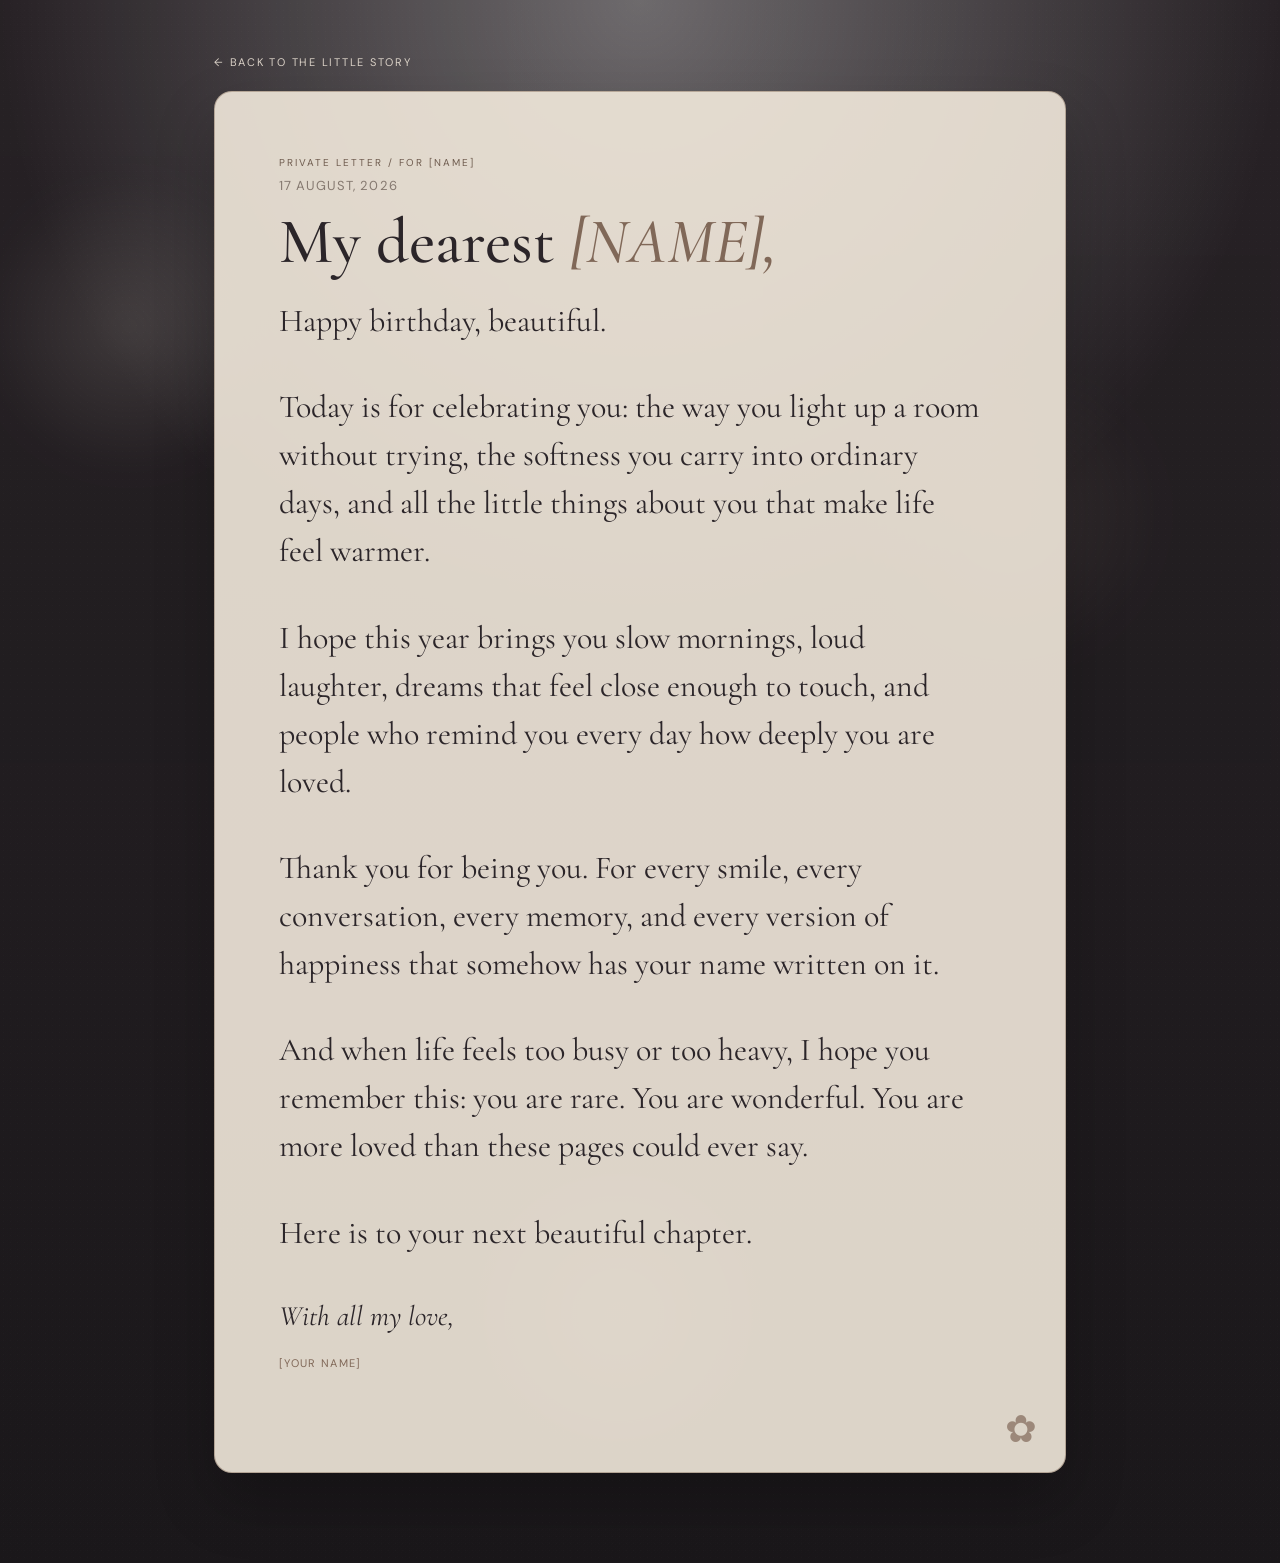
==== full-letter.html @ cdd45b88 "initial commit" ====
<!doctype html>
<html lang="en">
<head>
  <meta charset="utf-8">
  <meta name="viewport" content="width=device-width,initial-scale=1">
  <title>For Her &mdash; The Letter</title>
  <link rel="preconnect" href="https://fonts.googleapis.com">
  <link rel="preconnect" href="https://fonts.gstatic.com" crossorigin>
  <link href="https://fonts.googleapis.com/css2?family=Cormorant+Garamond:ital,wght@0,400;0,500;0,600;1,400;1,500&family=DM+Sans:wght@300;400;500&family=Italianno&display=swap" rel="stylesheet">
  <link rel="stylesheet" href="style.css">
</head>
<body class="full-letter-page">

  <div class="botanical-bg">
    <div class="flower-layer f1"></div>
    <div class="flower-layer f2"></div>
    <div class="flower-layer f3"></div>
    <div class="black-vignette"></div>
  </div>
  <div class="grain"></div>

  <main class="letter-page-wrap">
    <a class="back-home" href="index.html">&larr; BACK TO THE LITTLE STORY</a>

    <article class="complete-letter">
      <p class="micro">PRIVATE LETTER / FOR [NAME]</p>
      <p class="letter-date">17 August, 2026</p>
      <h1>My dearest <em>[NAME],</em></h1>

      <div class="complete-letter-body">
        <p>Happy birthday, beautiful.</p>
        <p>Today is for celebrating you: the way you light up a room without trying, the softness you carry into ordinary days, and all the little things about you that make life feel warmer.</p>
        <p>I hope this year brings you slow mornings, loud laughter, dreams that feel close enough to touch, and people who remind you every day how deeply you are loved.</p>
        <p>Thank you for being you. For every smile, every conversation, every memory, and every version of happiness that somehow has your name written on it.</p>
        <p>And when life feels too busy or too heavy, I hope you remember this: you are rare. You are wonderful. You are more loved than these pages could ever say.</p>
        <p>Here is to your next beautiful chapter.</p>
      </div>

      <p class="letter-signoff">With all my love,<br><span>[YOUR NAME]</span></p>
      <div class="letter-page-flower">&#10047;</div>
    </article>
  </main>

</body>
</html>
---- style.css ----
@import url('https://fonts.googleapis.com/css2?family=Cormorant+Garamond:ital,wght@0,400;0,500;0,600;1,400;1,500&family=DM+Sans:wght@300;400;500;700&family=Italianno&display=swap');

:root {
  --cream: #f2e9dc;
  --cream-soft: #ece0d1;
  --ink: #241f22;
  --ink-soft: #2b2529;
  --taupe: #6e5b4e;
  --taupe-soft: #857970;
  --rose: #cbb5a2;
  --rose-deep: #806858;
  --gold: #d9c8b1;
  --bg-deep: #1d1a1b;
  --font-display: 'Cormorant Garamond', serif;
  --font-ui: 'DM Sans', sans-serif;
  --font-script: 'Italianno', cursive;
}

* { box-sizing: border-box; }

html, body {
  margin: 0;
  min-height: 100%;
}

body {
  font-family: var(--font-ui);
  color: var(--ink);
  background: #f7f1ea;
}

.full-letter-page {
  position: relative;
  min-height: 100vh;
  background:
    radial-gradient(circle at top, rgba(255,255,255,0.35), transparent 38%),
    linear-gradient(180deg, #2a2428 0%, #1c191c 100%);
  overflow-x: hidden;
}

.botanical-bg {
  position: absolute;
  inset: 0;
  pointer-events: none;
  opacity: 0.32;
}

.flower-layer {
  position: absolute;
  width: 340px;
  height: 340px;
  border-radius: 50%;
  filter: blur(12px);
}

.f1 {
  left: -40px;
  top: 10%;
  background: radial-gradient(circle, rgba(242,233,220,0.5) 0%, rgba(242,233,220,0) 62%);
}

.f2 {
  right: 8%;
  top: 22%;
  background: radial-gradient(circle, rgba(203,181,162,0.42) 0%, rgba(203,181,162,0) 64%);
}

.f3 {
  left: 35%;
  bottom: 5%;
  background: radial-gradient(circle, rgba(214,195,183,0.5) 0%, rgba(214,195,183,0) 60%);
}

.black-vignette {
  position: absolute;
  inset: 0;
  background: linear-gradient(180deg, rgba(0,0,0,0.18), rgba(0,0,0,0.2));
}

.grain {
  position: absolute;
  inset: 0;
  background-image: radial-gradient(rgba(255,255,255,0.07) 0.5px, transparent 0.5px);
  background-size: 7px 7px;
  opacity: 0.2;
  pointer-events: none;
}

.letter-page-wrap {
  position: relative;
  z-index: 1;
  max-width: 900px;
  margin: 0 auto;
  padding: 50px 24px 90px;
}

.back-home {
  display: inline-block;
  margin-bottom: 22px;
  color: rgba(242,233,220,0.86);
  text-decoration: none;
  text-transform: uppercase;
  letter-spacing: 0.16em;
  font-size: 11px;
}

.complete-letter {
  position: relative;
  background: rgba(242,233,220,0.9);
  border: 1px solid rgba(128,104,88,0.45);
  box-shadow: 0 28px 60px rgba(0,0,0,0.22);
  padding: clamp(28px, 5vw, 64px);
  border-radius: 18px;
}

.micro {
  margin: 0;
  color: var(--taupe);
  text-transform: uppercase;
  letter-spacing: 0.2em;
  font-size: 10px;
}

.letter-date {
  margin: 8px 0 18px;
  color: var(--taupe-soft);
  font-size: 13px;
  letter-spacing: 0.08em;
  text-transform: uppercase;
}

.complete-letter h1 {
  margin: 0 0 24px;
  font-family: var(--font-display);
  font-size: clamp(42px, 5vw, 72px);
  font-weight: 500;
  line-height: 0.95;
  color: var(--ink-soft);
}

.complete-letter h1 em {
  font-style: italic;
  color: var(--rose-deep);
}

.complete-letter-body {
  max-width: 700px;
}

.complete-letter-body p {
  margin: 0 0 1.2em;
  color: var(--ink-soft);
  font-family: var(--font-display);
  font-size: clamp(22px, 2.5vw, 32px);
  line-height: 1.5;
}

.letter-signoff {
  margin-top: 28px;
  font-family: var(--font-display);
  font-size: clamp(22px, 2.2vw, 30px);
  line-height: 1.5;
  color: var(--ink-soft);
  font-style: italic;
}

.letter-signoff span {
  display: inline-block;
  margin-top: 4px;
  font-style: normal;
  font-family: var(--font-ui);
  text-transform: uppercase;
  letter-spacing: 0.12em;
  font-size: 11px;
  color: var(--rose-deep);
}

.letter-page-flower {
  position: absolute;
  right: 28px;
  bottom: 18px;
  font-size: 38px;
  color: rgba(128,104,88,0.7);
}

@media (max-width: 640px) {
  .letter-page-wrap {
    padding-top: 28px;
  }

  .complete-letter {
    padding: 22px 18px 40px;
    border-radius: 14px;
  }

  .back-home {
    letter-spacing: 0.12em;
  }
}
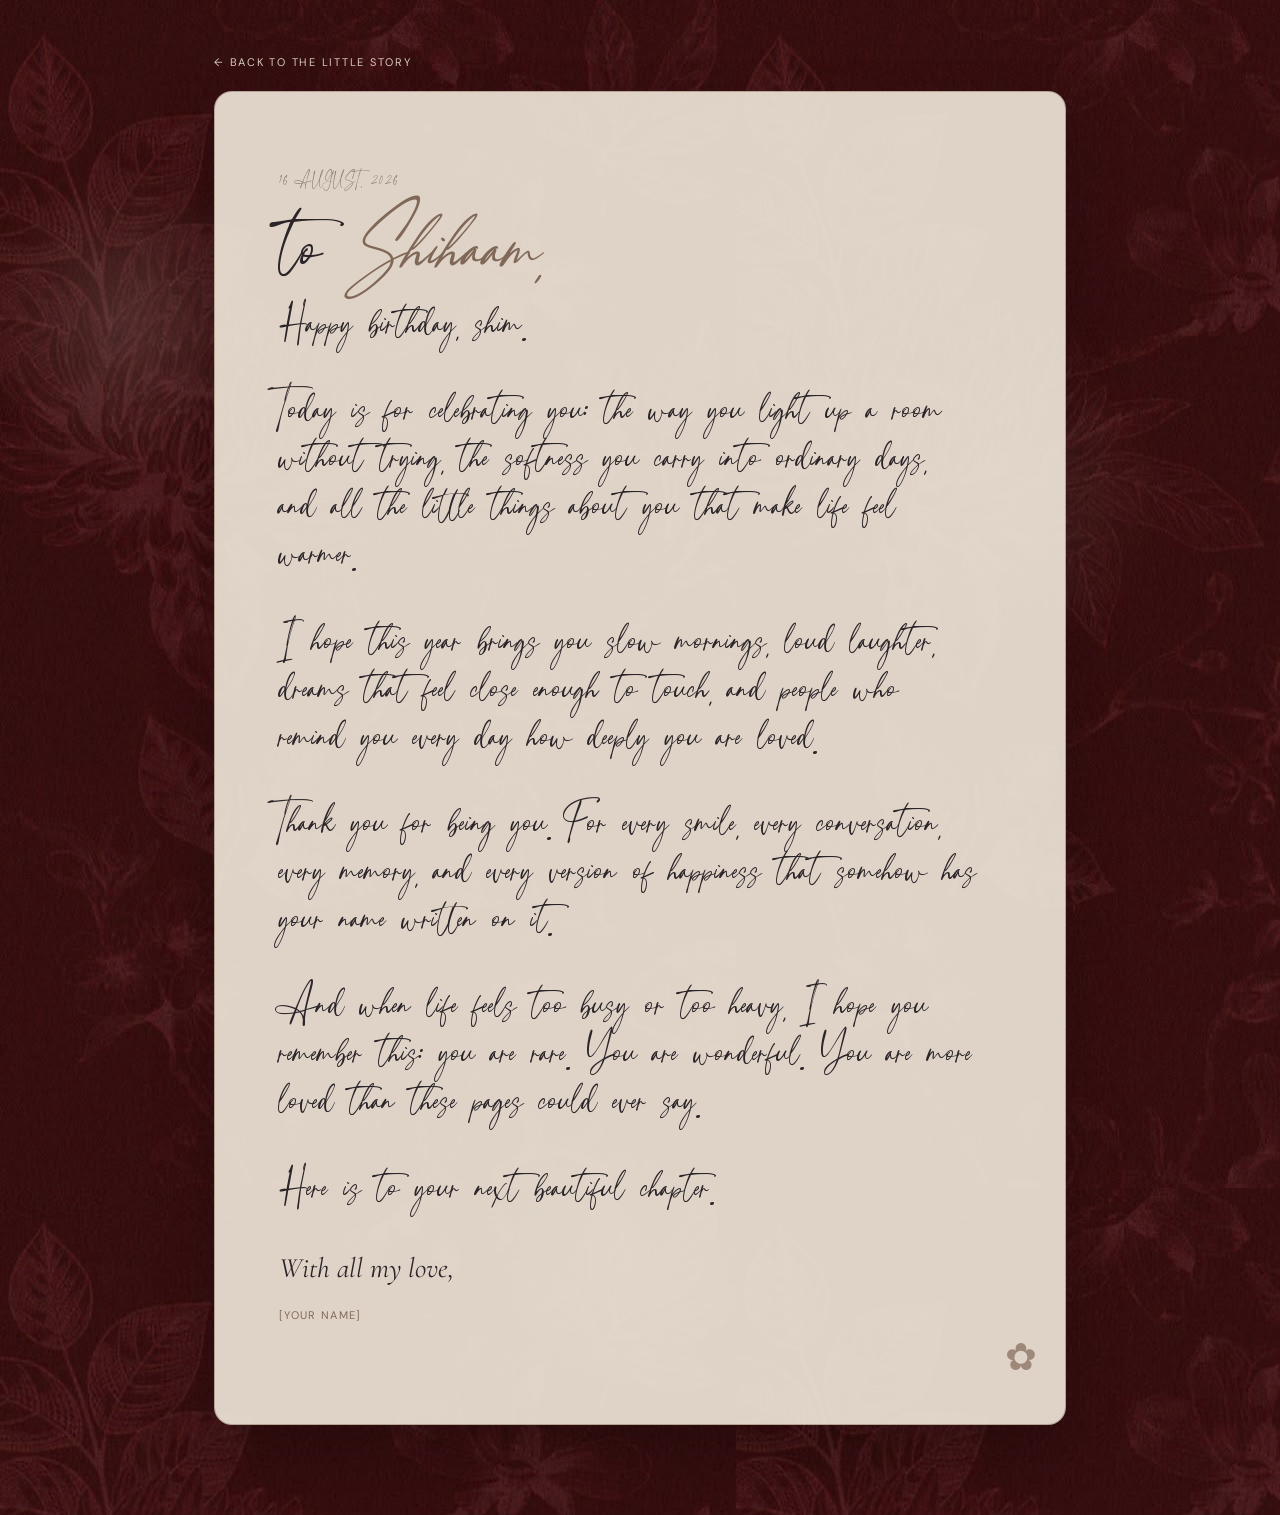
==== commit bce51a62: "m commit" ====
--- a/full-letter.html
+++ b/full-letter.html
@@ -3,13 +3,15 @@
 <head>
   <meta charset="utf-8">
   <meta name="viewport" content="width=device-width,initial-scale=1">
-  <title>For Her &mdash; The Letter</title>
+  <title>For youuuuuu &mdash; The Letter</title>
   <link rel="preconnect" href="https://fonts.googleapis.com">
   <link rel="preconnect" href="https://fonts.gstatic.com" crossorigin>
   <link href="https://fonts.googleapis.com/css2?family=Cormorant+Garamond:ital,wght@0,400;0,500;0,600;1,400;1,500&family=DM+Sans:wght@300;400;500&family=Italianno&display=swap" rel="stylesheet">
   <link rel="stylesheet" href="style.css">
+
 </head>
 <body class="full-letter-page">
+  <audio id="audio" preload="auto"></audio>
 
   <div class="botanical-bg">
     <div class="flower-layer f1"></div>
@@ -23,12 +25,12 @@
     <a class="back-home" href="index.html">&larr; BACK TO THE LITTLE STORY</a>
 
     <article class="complete-letter">
-      <p class="micro">PRIVATE LETTER / FOR [NAME]</p>
-      <p class="letter-date">17 August, 2026</p>
-      <h1>My dearest <em>[NAME],</em></h1>
+      <p class="micro"> </p>
+      <p class="letter-date">16 August, 2026</p>
+      <h1>to <em>Shihaam,</em></h1>
 
       <div class="complete-letter-body">
-        <p>Happy birthday, beautiful.</p>
+        <p>Happy birthday, shim.</p>
         <p>Today is for celebrating you: the way you light up a room without trying, the softness you carry into ordinary days, and all the little things about you that make life feel warmer.</p>
         <p>I hope this year brings you slow mornings, loud laughter, dreams that feel close enough to touch, and people who remind you every day how deeply you are loved.</p>
         <p>Thank you for being you. For every smile, every conversation, every memory, and every version of happiness that somehow has your name written on it.</p>
@@ -41,5 +43,6 @@
     </article>
   </main>
 
+  <script src="script.js"></script>
 </body>
 </html>
--- a/style.css
+++ b/style.css
@@ -1,4 +1,12 @@
 @import url('https://fonts.googleapis.com/css2?family=Cormorant+Garamond:ital,wght@0,400;0,500;0,600;1,400;1,500&family=DM+Sans:wght@300;400;500;700&family=Italianno&display=swap');
+
+@font-face {
+  font-family: "MyCustomFont";
+  src: url("assets/myfont.ttf") format("truetype");
+  font-weight: normal;
+  font-style: normal;
+  font-display: swap;
+}
 
 :root {
   --cream: #f2e9dc;
@@ -23,18 +31,21 @@
   min-height: 100%;
 }
 
+.special-font {
+  font-family: "MyCustomFont", serif;
+  font-weight: normal;
+}
+
 body {
   font-family: var(--font-ui);
   color: var(--ink);
-  background: #f7f1ea;
+  background-image:url("assets/596304806959790544.jpg") ;
 }
 
 .full-letter-page {
   position: relative;
   min-height: 100vh;
-  background:
-    radial-gradient(circle at top, rgba(255,255,255,0.35), transparent 38%),
-    linear-gradient(180deg, #2a2428 0%, #1c191c 100%);
+  background-image: url("assets/596304806959790544.jpg");
   overflow-x: hidden;
 }
 
@@ -197,3 +208,46 @@
     letter-spacing: 0.12em;
   }
 }
+
+/* Load your custom font */
+@font-face {
+  font-family: "MyCustomFont";
+  src: url("assets/myfont.ttf") format("truetype");
+  font-weight: 100 900;
+  font-style: normal;
+  font-display: swap;
+}
+
+/* Apply it to the complete letter */
+.complete-letter,
+.complete-letter h1,
+.complete-letter .letter-date,
+.complete-letter .micro,
+.complete-letter .complete-letter-body,
+.complete-letter .complete-letter-body p,
+.complete-letter h1 em {
+  font-family: "MyCustomFont", serif;
+
+}
+
+
+/* Load Priestacy font */
+@font-face {
+  font-family: "Priestacy";
+  src: url("assets/Priestacy.otf") format("opentype");
+  font-weight: normal;
+  font-style: normal;
+  font-display: swap;
+}
+
+/* Apply Priestacy to the entire letter */
+.complete-letter,
+.complete-letter h1,
+.complete-letter h1 em,
+.complete-letter .letter-date,
+.complete-letter .micro,
+.complete-letter .complete-letter-body,
+.complete-letter .complete-letter-body p {
+  font-family: "Priestacy", serif;
+  font-weight: normal;
+}
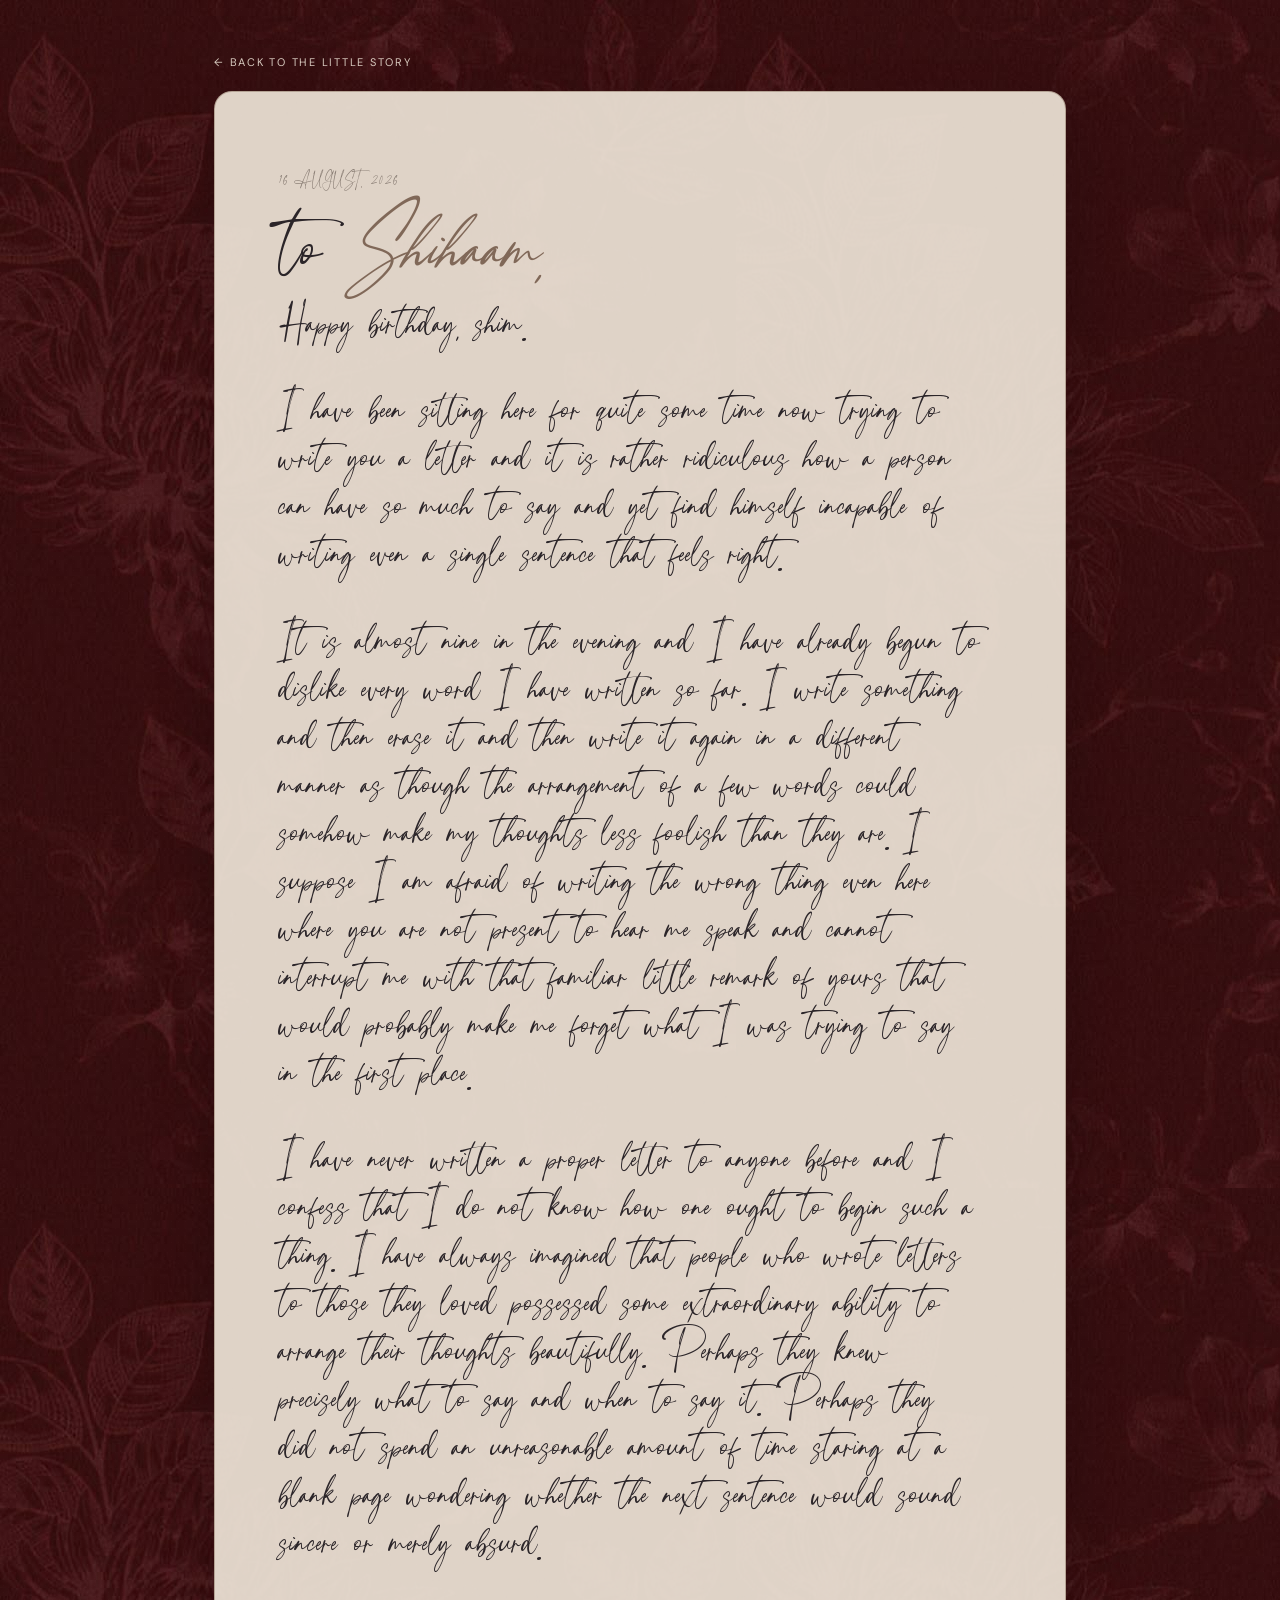
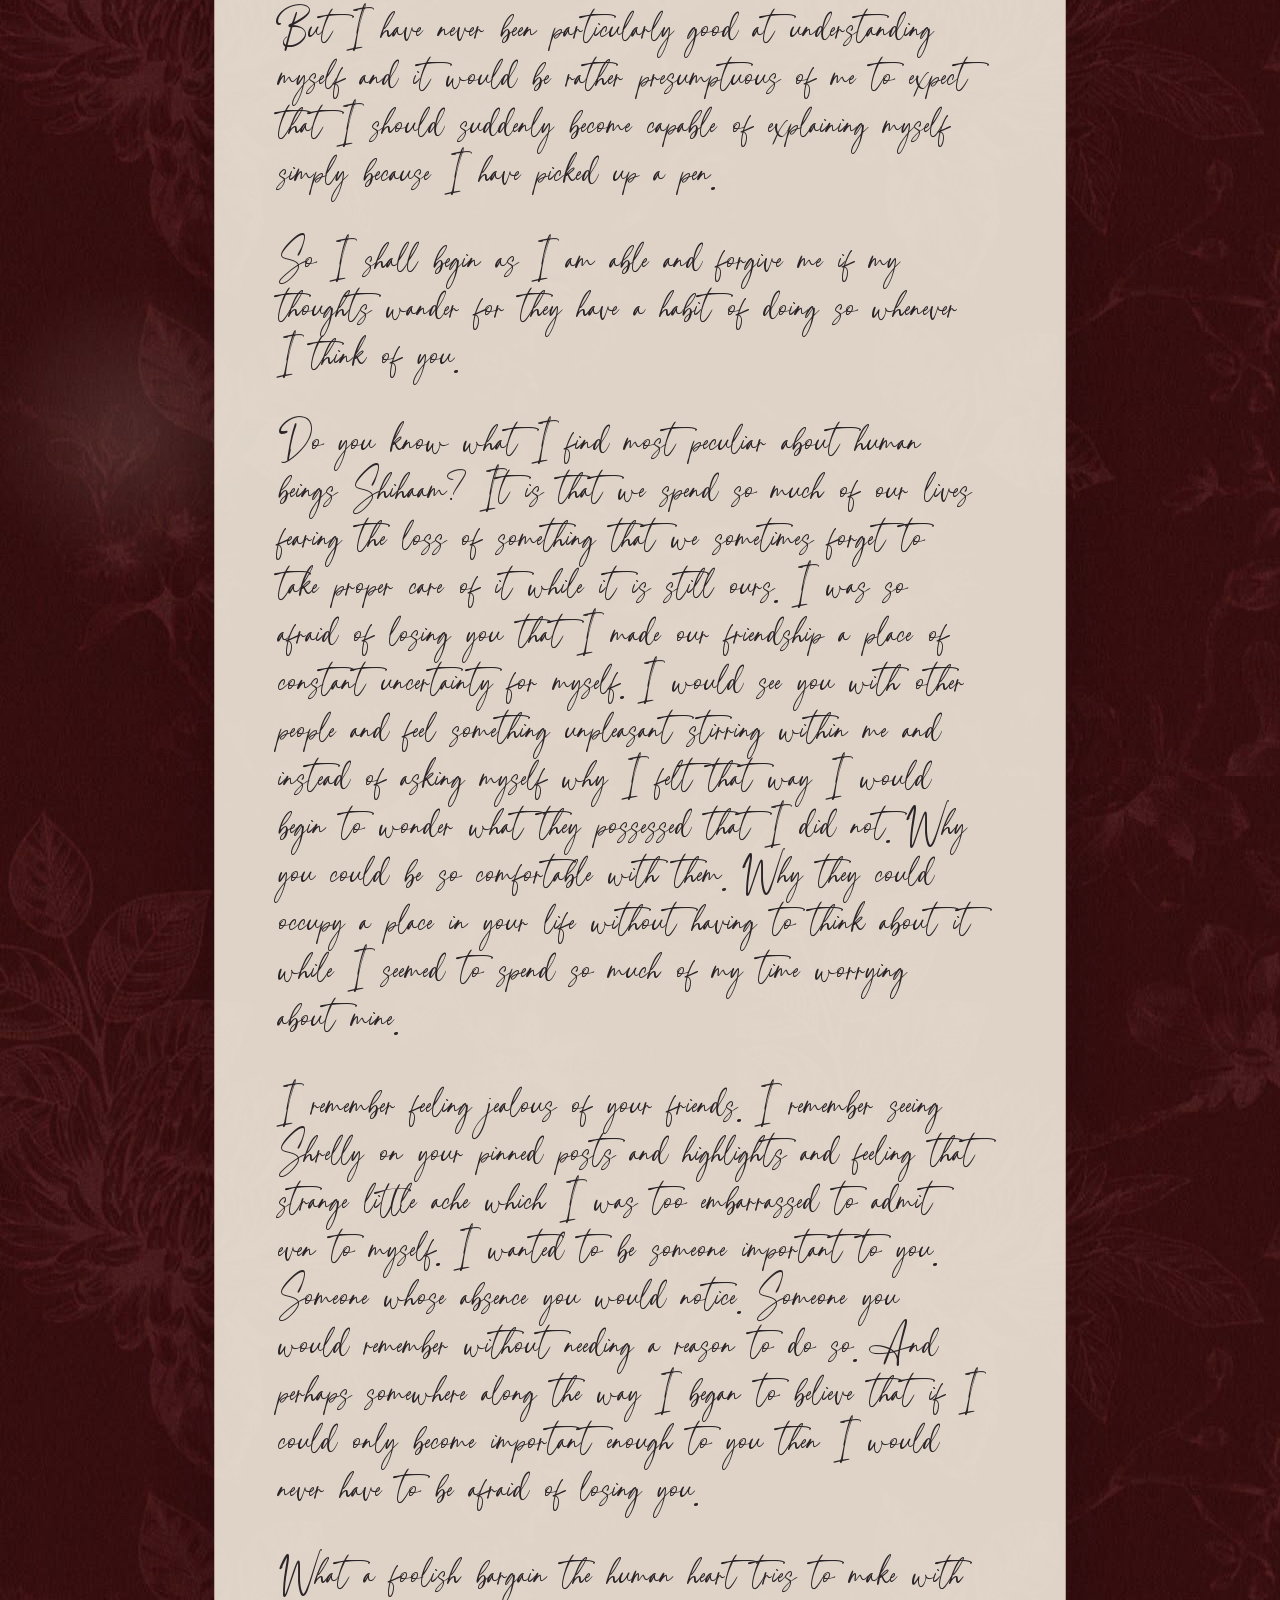
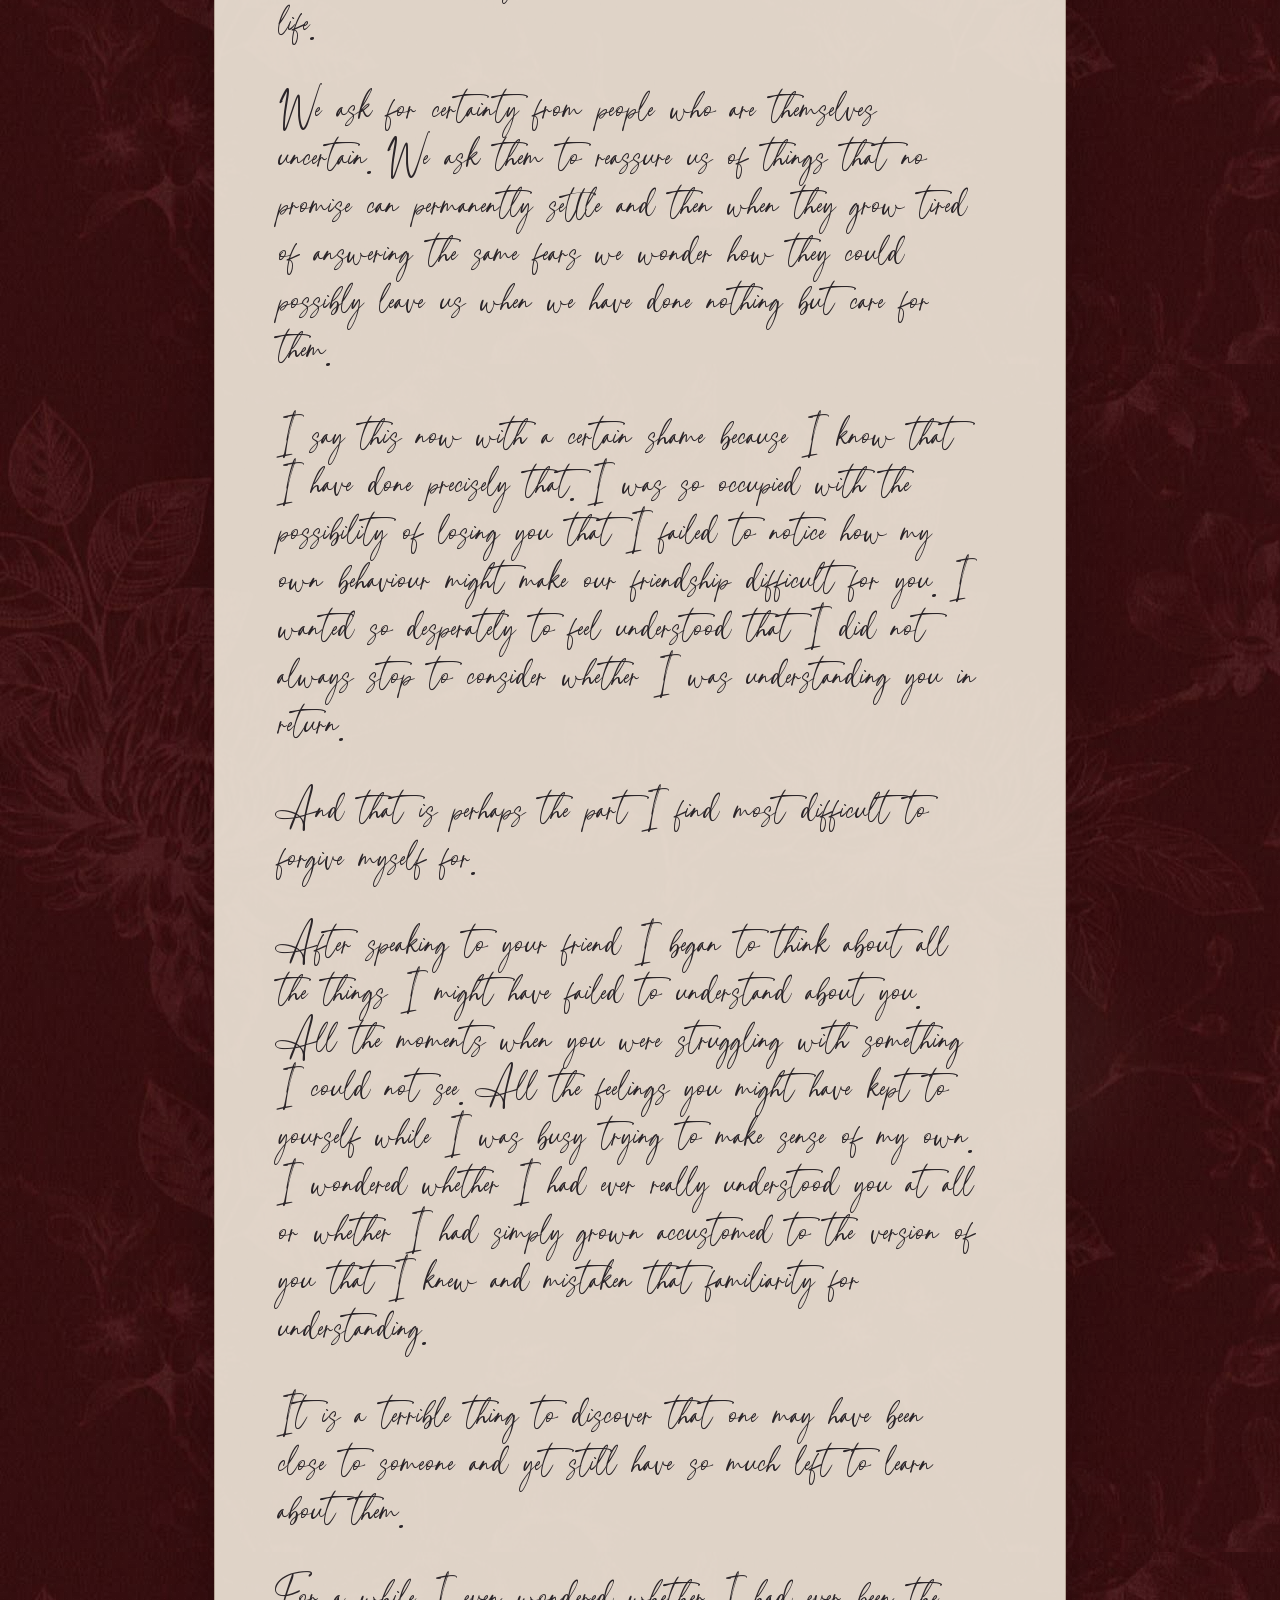
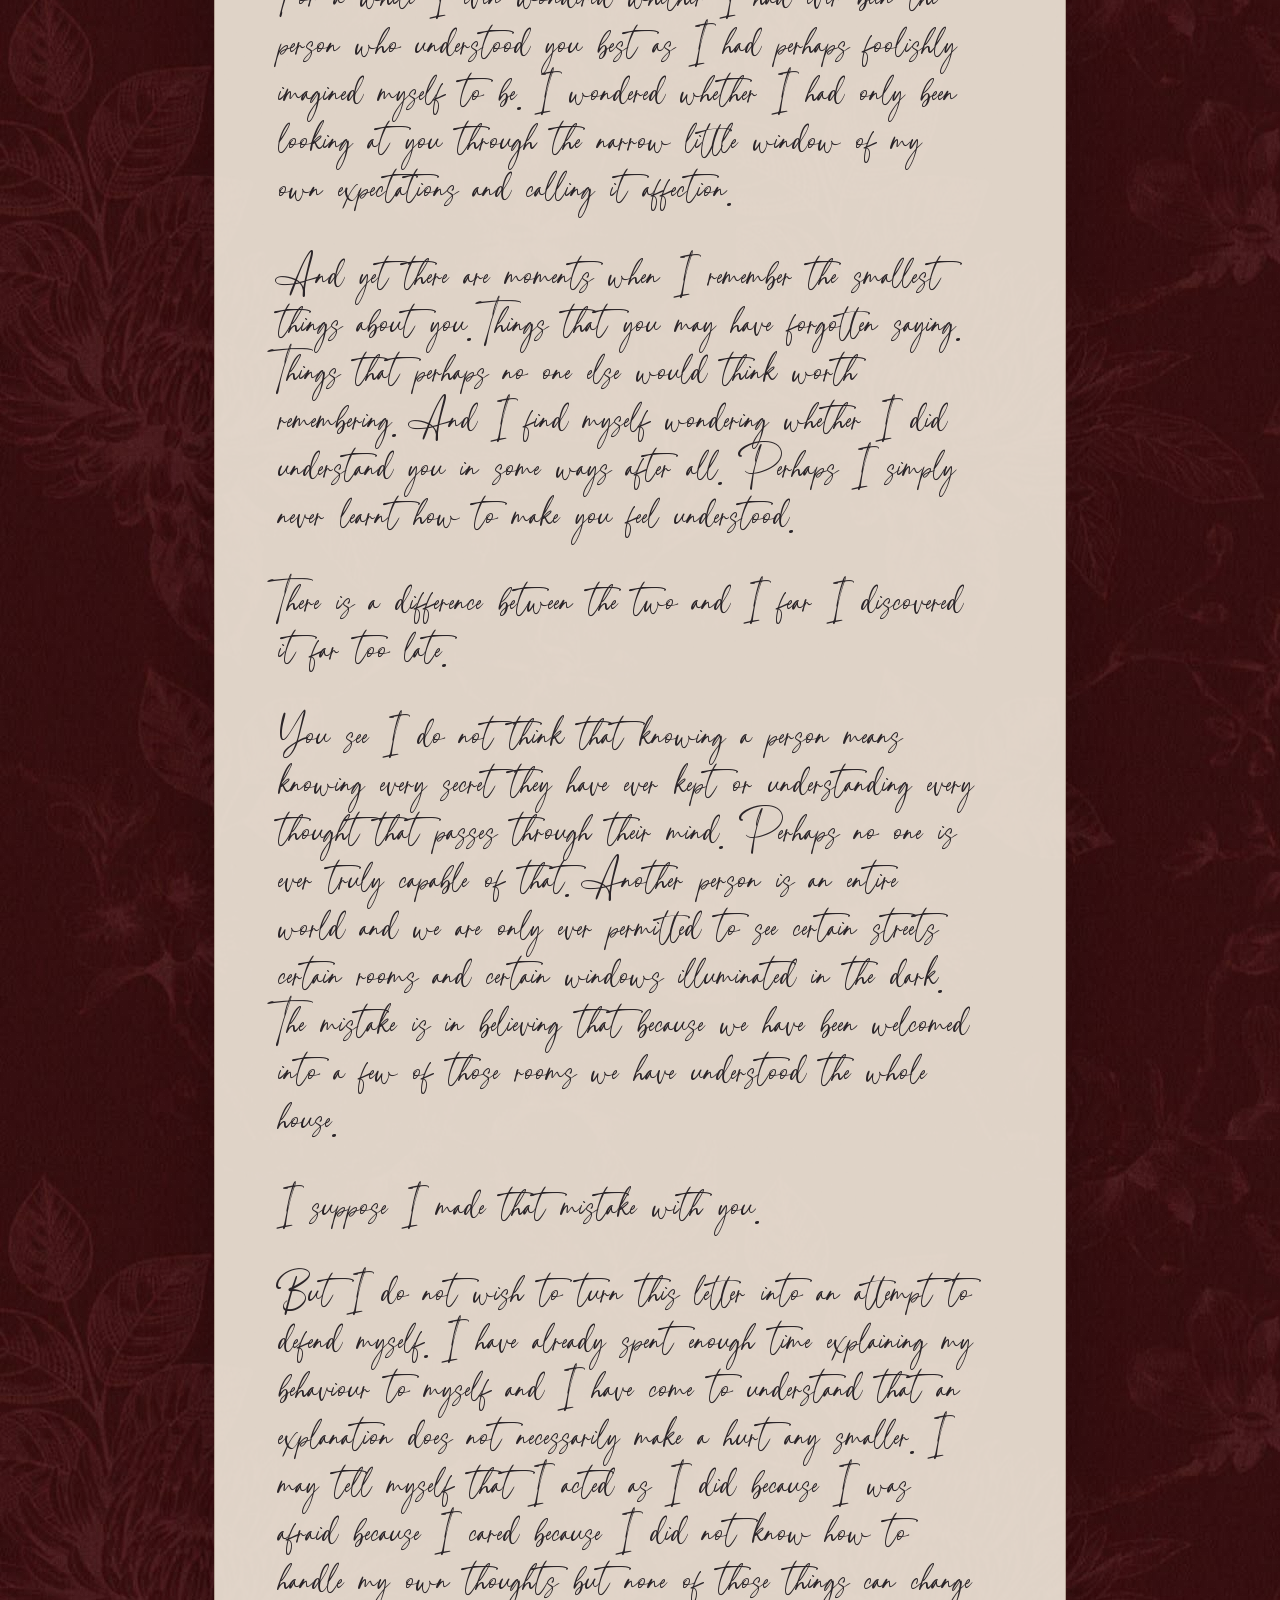
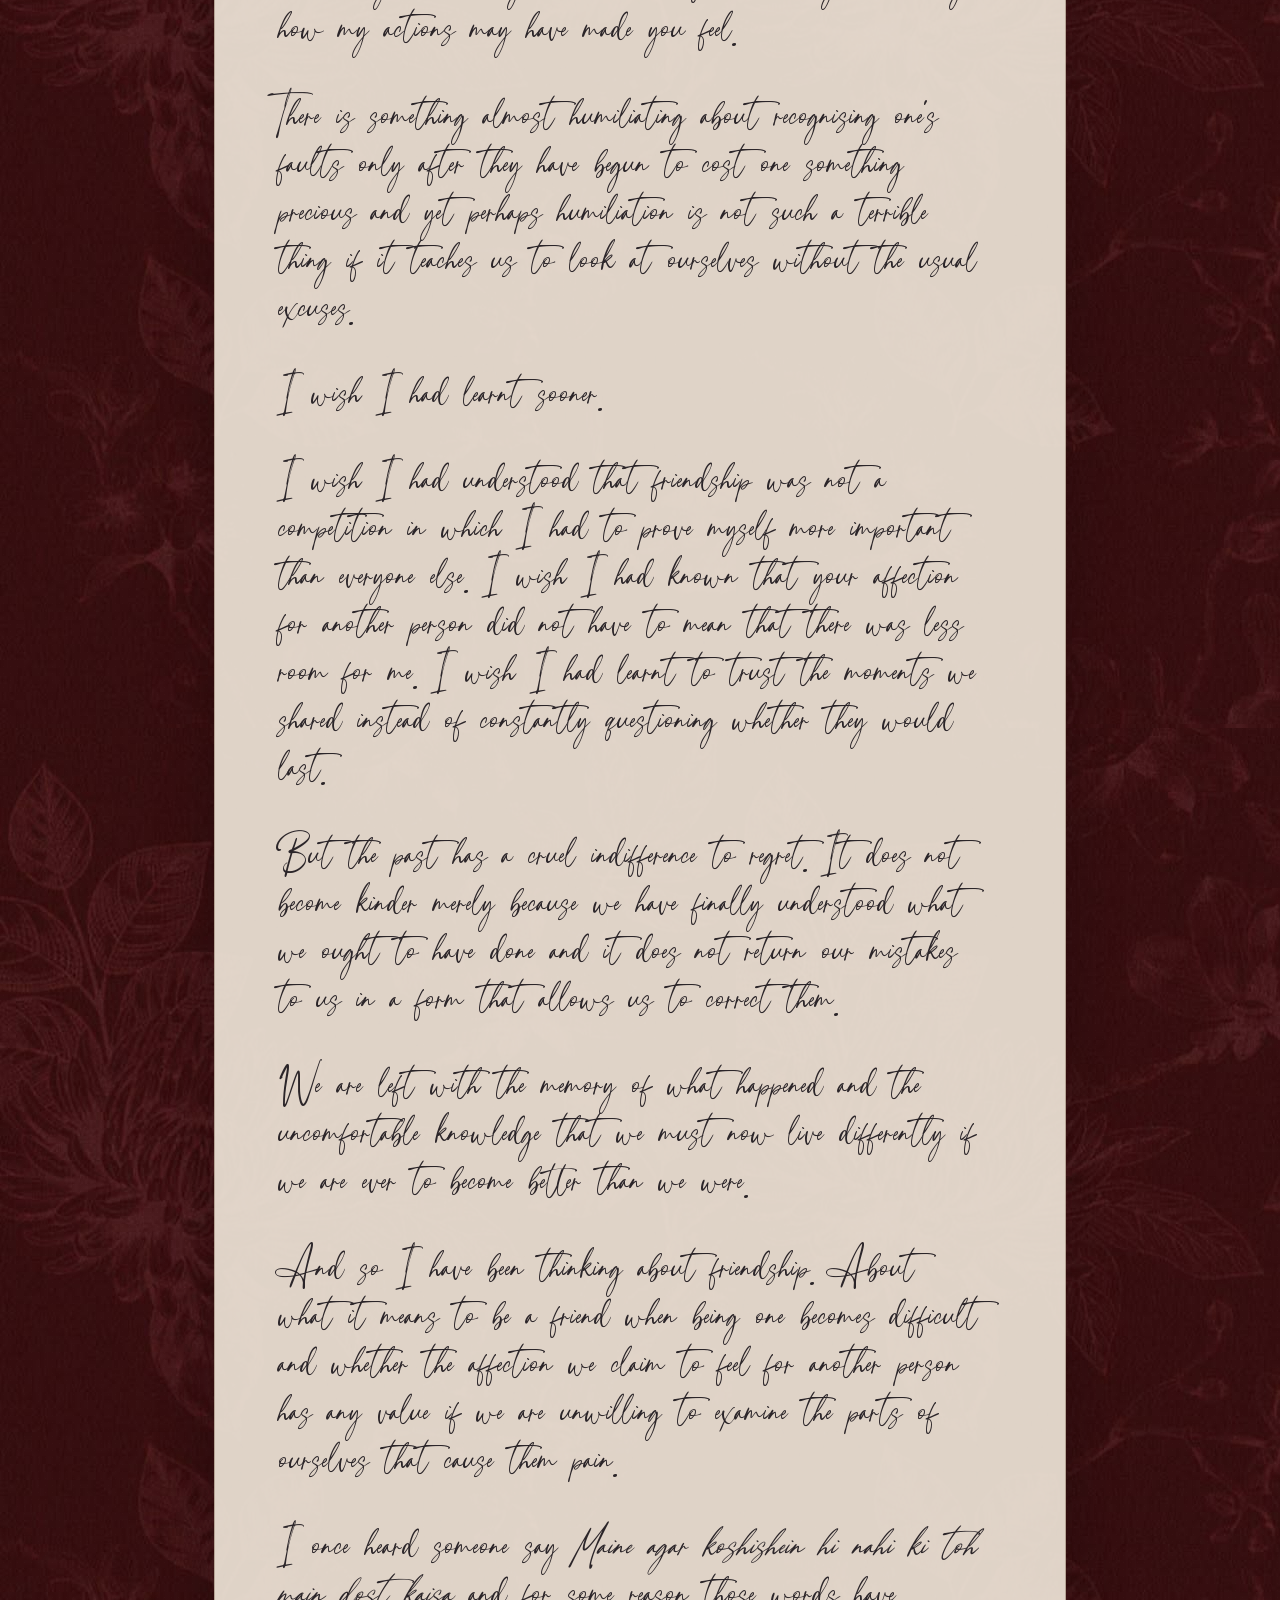
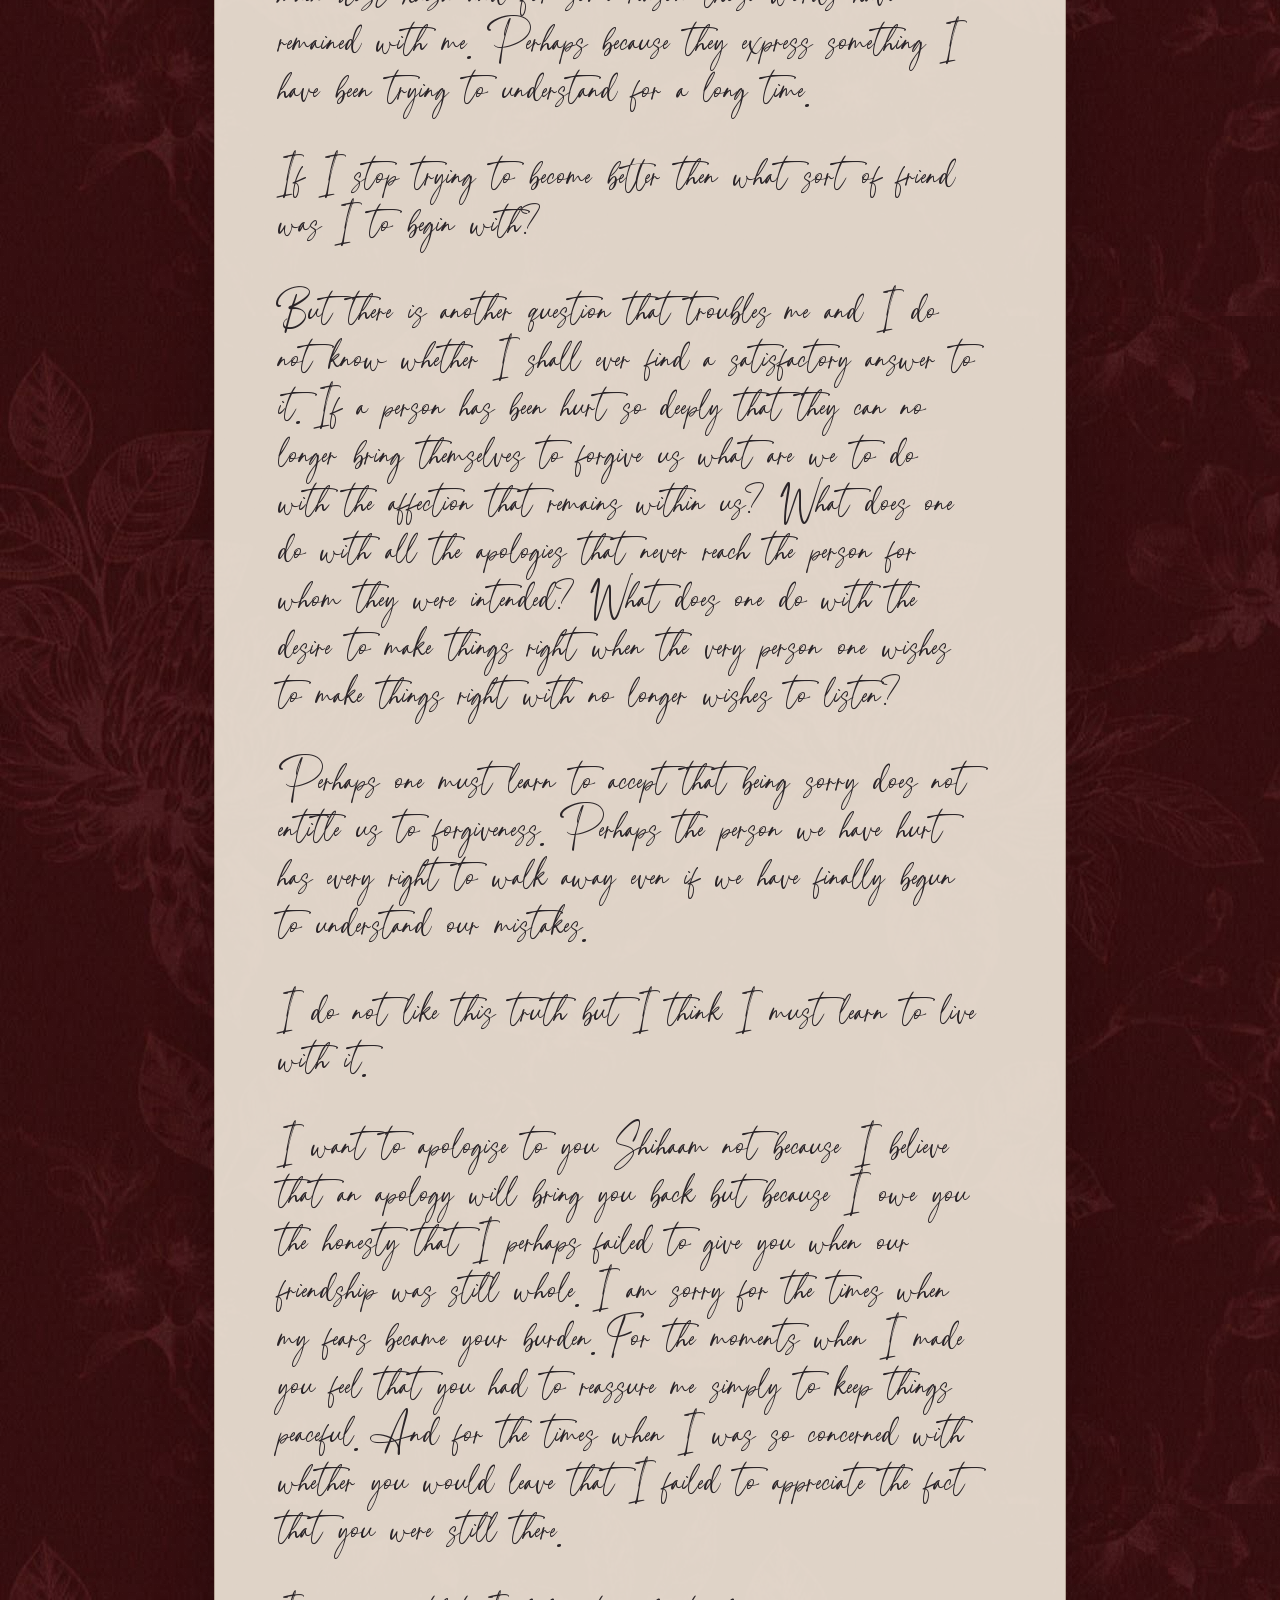
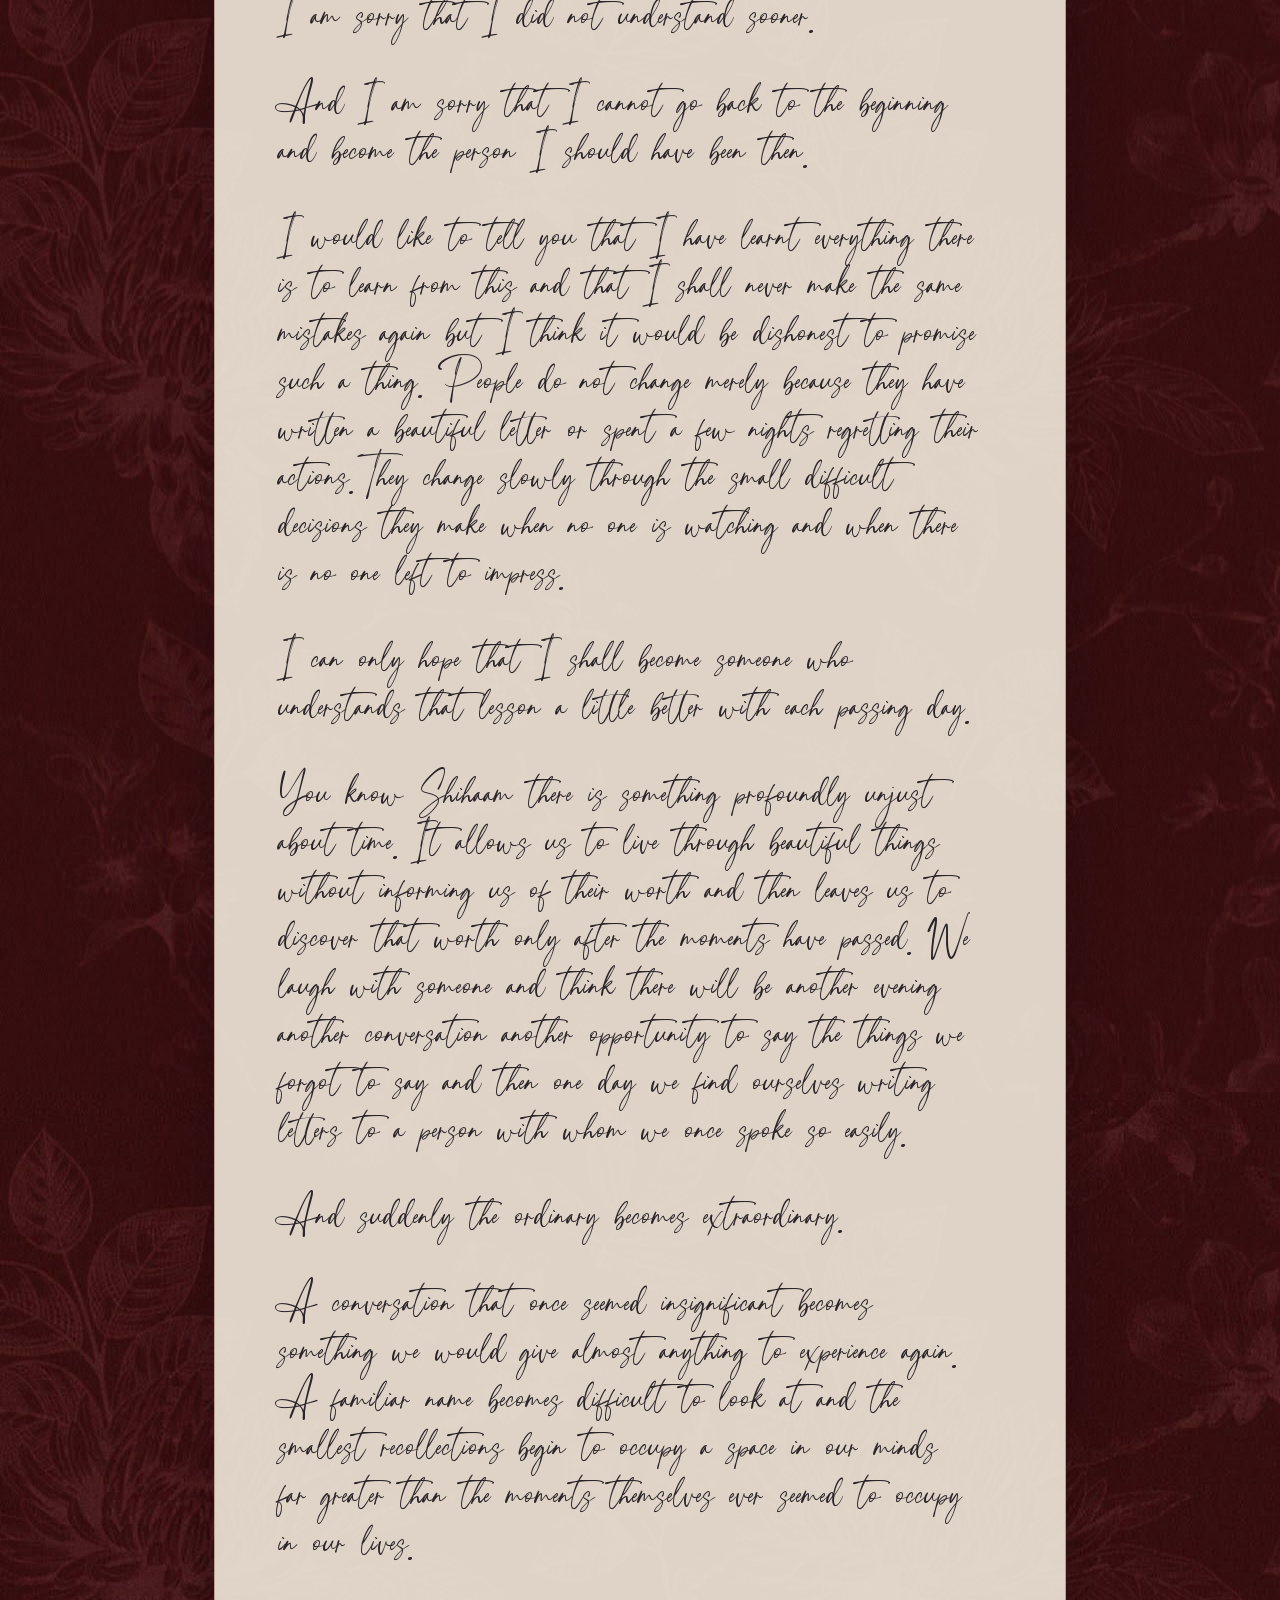
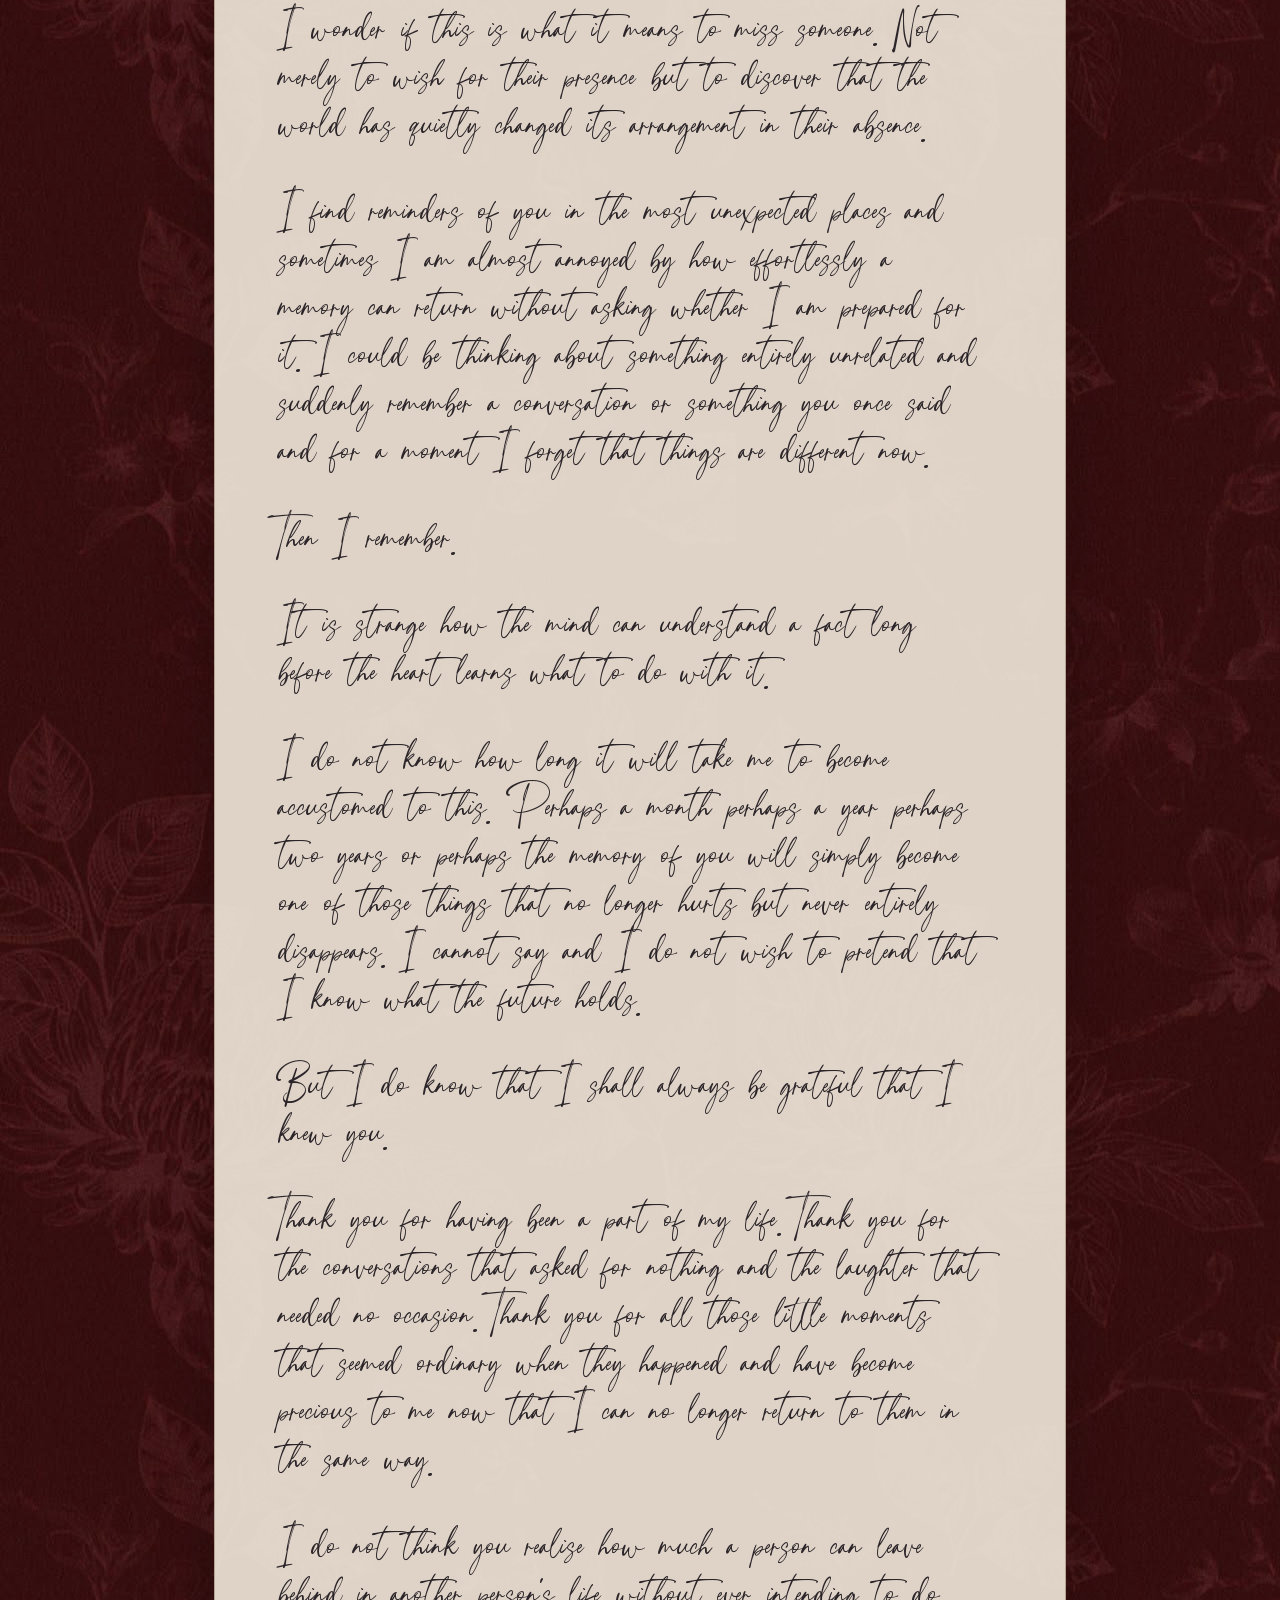
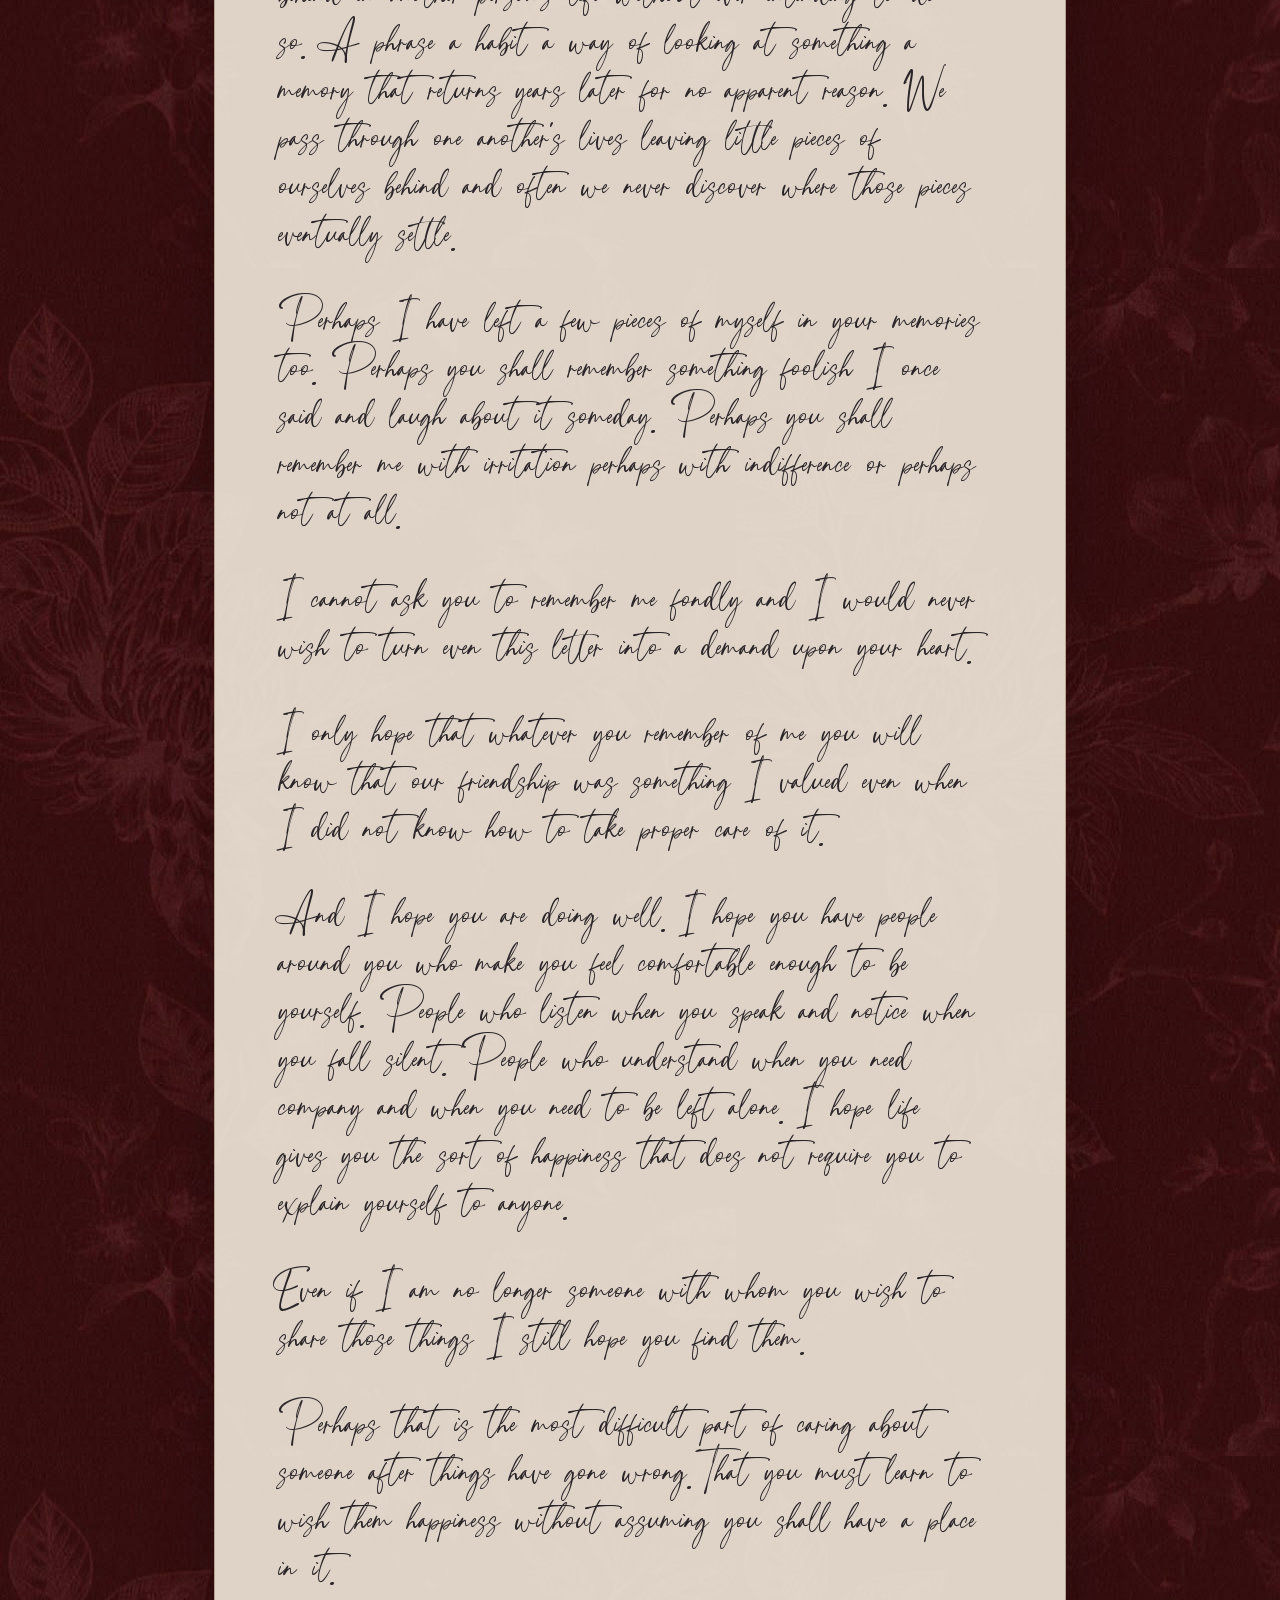
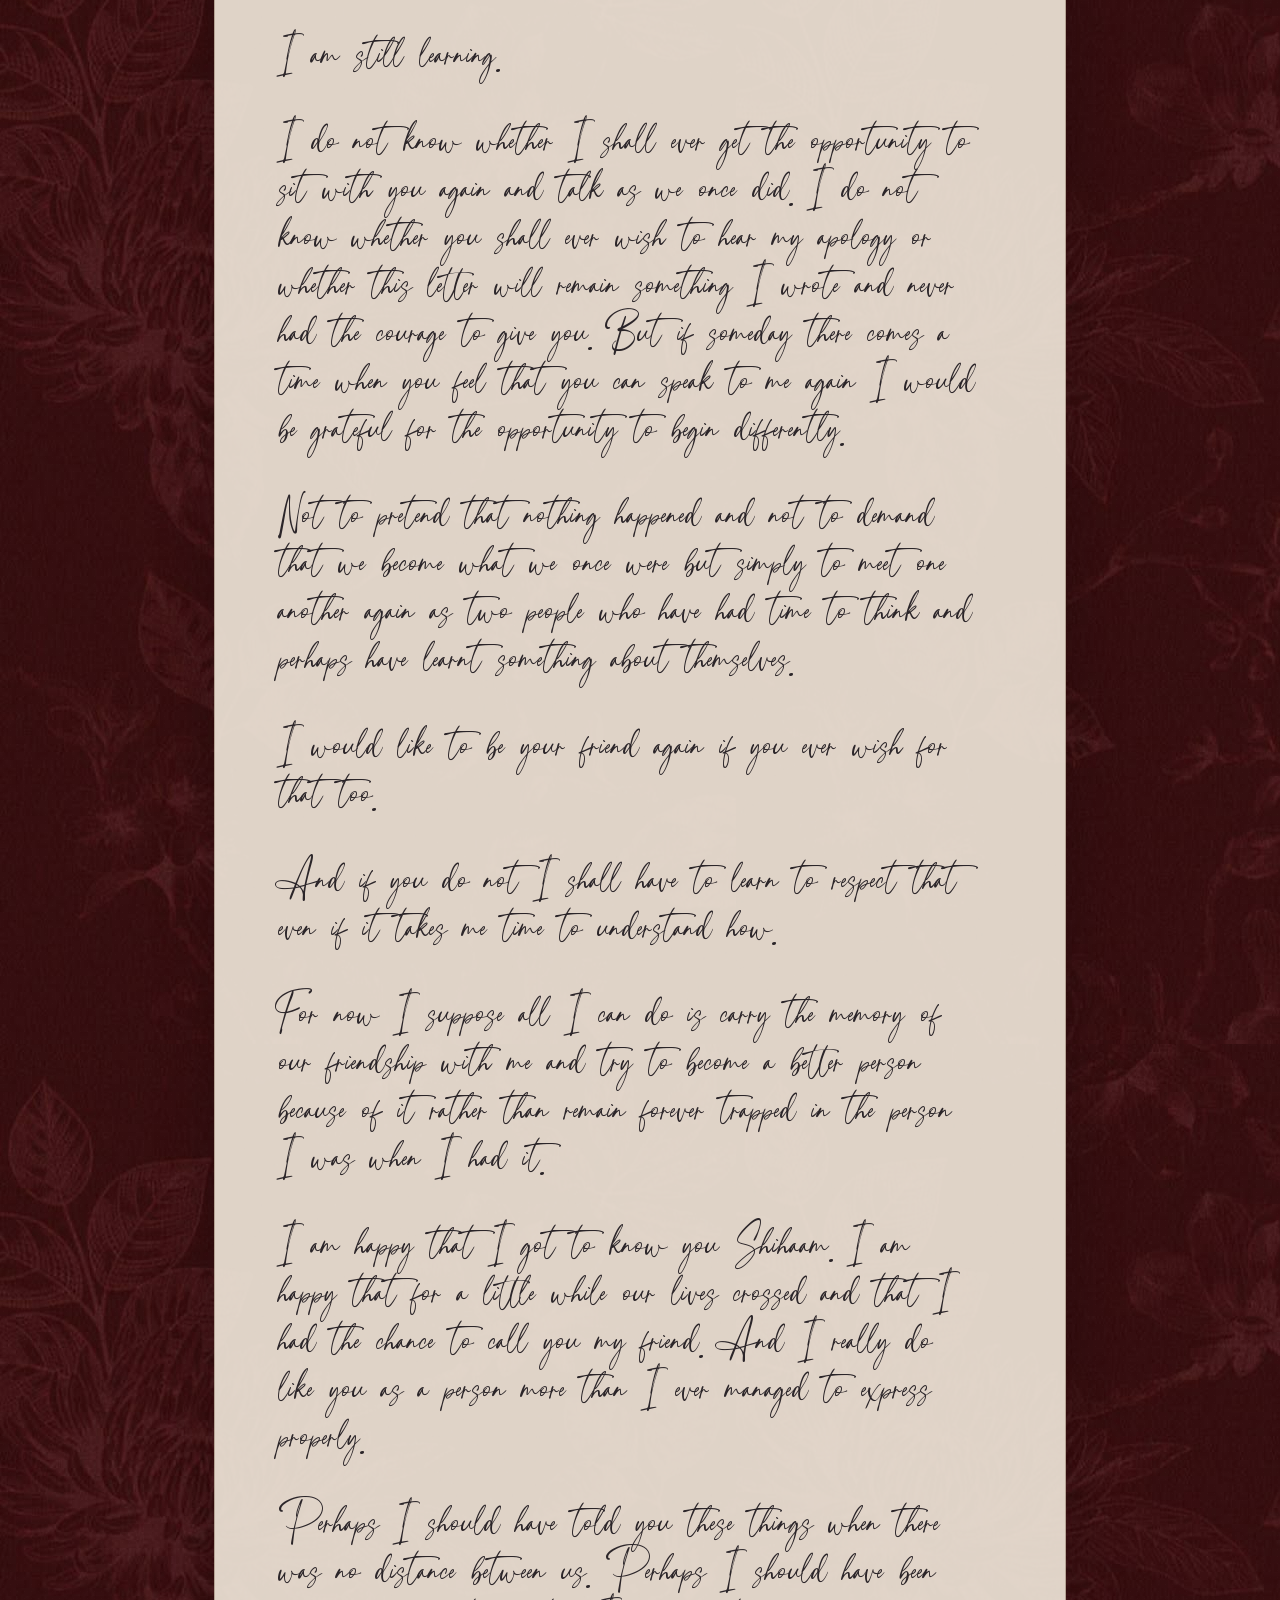
==== commit cbb31c3e: "finished" ====
--- a/full-letter.html
+++ b/full-letter.html
@@ -29,20 +29,154 @@
       <p class="letter-date">16 August, 2026</p>
       <h1>to <em>Shihaam,</em></h1>
 
-      <div class="complete-letter-body">
-        <p>Happy birthday, shim.</p>
-        <p>Today is for celebrating you: the way you light up a room without trying, the softness you carry into ordinary days, and all the little things about you that make life feel warmer.</p>
-        <p>I hope this year brings you slow mornings, loud laughter, dreams that feel close enough to touch, and people who remind you every day how deeply you are loved.</p>
-        <p>Thank you for being you. For every smile, every conversation, every memory, and every version of happiness that somehow has your name written on it.</p>
-        <p>And when life feels too busy or too heavy, I hope you remember this: you are rare. You are wonderful. You are more loved than these pages could ever say.</p>
-        <p>Here is to your next beautiful chapter.</p>
-      </div>
 
-      <p class="letter-signoff">With all my love,<br><span>[YOUR NAME]</span></p>
-      <div class="letter-page-flower">&#10047;</div>
-    </article>
-  </main>
+<div class="complete-letter-body">
+  <p>Happy birthday, shim.</p>
 
-  <script src="script.js"></script>
-</body>
-</html>
+  <p>I have been sitting here for quite some time now trying to write you a letter and it is rather ridiculous how a person can have so much to say and yet find himself incapable of writing even a single sentence that feels right.</p>
+
+  <p>It is almost nine in the evening and I have already begun to dislike every word I have written so far. I write something and then erase it and then write it again in a different manner as though the arrangement of a few words could somehow make my thoughts less foolish than they are. I suppose I am afraid of writing the wrong thing even here where you are not present to hear me speak and cannot interrupt me with that familiar little remark of yours that would probably make me forget what I was trying to say in the first place.</p>
+
+  <p>I have never written a proper letter to anyone before and I confess that I do not know how one ought to begin such a thing. I have always imagined that people who wrote letters to those they loved possessed some extraordinary ability to arrange their thoughts beautifully. Perhaps they knew precisely what to say and when to say it. Perhaps they did not spend an unreasonable amount of time staring at a blank page wondering whether the next sentence would sound sincere or merely absurd.</p>
+
+  <p>But I have never been particularly good at understanding myself and it would be rather presumptuous of me to expect that I should suddenly become capable of explaining myself simply because I have picked up a pen.</p>
+
+  <p>So I shall begin as I am able and forgive me if my thoughts wander for they have a habit of doing so whenever I think of you.</p>
+
+  <p>Do you know what I find most peculiar about human beings Shihaam? It is that we spend so much of our lives fearing the loss of something that we sometimes forget to take proper care of it while it is still ours. I was so afraid of losing you that I made our friendship a place of constant uncertainty for myself. I would see you with other people and feel something unpleasant stirring within me and instead of asking myself why I felt that way I would begin to wonder what they possessed that I did not. Why you could be so comfortable with them. Why they could occupy a place in your life without having to think about it while I seemed to spend so much of my time worrying about mine.</p>
+
+  <p>I remember feeling jealous of your friends. I remember seeing Shrelly on your pinned posts and highlights and feeling that strange little ache which I was too embarrassed to admit even to myself. I wanted to be someone important to you. Someone whose absence you would notice. Someone you would remember without needing a reason to do so. And perhaps somewhere along the way I began to believe that if I could only become important enough to you then I would never have to be afraid of losing you.</p>
+
+  <p>What a foolish bargain the human heart tries to make with life.</p>
+
+  <p>We ask for certainty from people who are themselves uncertain. We ask them to reassure us of things that no promise can permanently settle and then when they grow tired of answering the same fears we wonder how they could possibly leave us when we have done nothing but care for them.</p>
+
+  <p>I say this now with a certain shame because I know that I have done precisely that. I was so occupied with the possibility of losing you that I failed to notice how my own behaviour might make our friendship difficult for you. I wanted so desperately to feel understood that I did not always stop to consider whether I was understanding you in return.</p>
+
+  <p>And that is perhaps the part I find most difficult to forgive myself for.</p>
+
+  <p>After speaking to your friend I began to think about all the things I might have failed to understand about you. All the moments when you were struggling with something I could not see. All the feelings you might have kept to yourself while I was busy trying to make sense of my own. I wondered whether I had ever really understood you at all or whether I had simply grown accustomed to the version of you that I knew and mistaken that familiarity for understanding.</p>
+
+  <p>It is a terrible thing to discover that one may have been close to someone and yet still have so much left to learn about them.</p>
+
+  <p>For a while I even wondered whether I had ever been the person who understood you best as I had perhaps foolishly imagined myself to be. I wondered whether I had only been looking at you through the narrow little window of my own expectations and calling it affection.</p>
+
+  <p>And yet there are moments when I remember the smallest things about you. Things that you may have forgotten saying. Things that perhaps no one else would think worth remembering. And I find myself wondering whether I did understand you in some ways after all. Perhaps I simply never learnt how to make you feel understood.</p>
+
+  <p>There is a difference between the two and I fear I discovered it far too late.</p>
+
+  <p>You see I do not think that knowing a person means knowing every secret they have ever kept or understanding every thought that passes through their mind. Perhaps no one is ever truly capable of that. Another person is an entire world and we are only ever permitted to see certain streets certain rooms and certain windows illuminated in the dark. The mistake is in believing that because we have been welcomed into a few of those rooms we have understood the whole house.</p>
+
+  <p>I suppose I made that mistake with you.</p>
+
+  <p>But I do not wish to turn this letter into an attempt to defend myself. I have already spent enough time explaining my behaviour to myself and I have come to understand that an explanation does not necessarily make a hurt any smaller. I may tell myself that I acted as I did because I was afraid because I cared because I did not know how to handle my own thoughts but none of those things can change how my actions may have made you feel.</p>
+
+  <p>There is something almost humiliating about recognising one's faults only after they have begun to cost one something precious and yet perhaps humiliation is not such a terrible thing if it teaches us to look at ourselves without the usual excuses.</p>
+
+  <p>I wish I had learnt sooner.</p>
+
+  <p>I wish I had understood that friendship was not a competition in which I had to prove myself more important than everyone else. I wish I had known that your affection for another person did not have to mean that there was less room for me. I wish I had learnt to trust the moments we shared instead of constantly questioning whether they would last.</p>
+
+  <p>But the past has a cruel indifference to regret. It does not become kinder merely because we have finally understood what we ought to have done and it does not return our mistakes to us in a form that allows us to correct them.</p>
+
+  <p>We are left with the memory of what happened and the uncomfortable knowledge that we must now live differently if we are ever to become better than we were.</p>
+
+  <p>And so I have been thinking about friendship. About what it means to be a friend when being one becomes difficult and whether the affection we claim to feel for another person has any value if we are unwilling to examine the parts of ourselves that cause them pain.</p>
+
+  <p>I once heard someone say <em>Maine agar koshishein hi nahi ki toh main dost kaisa</em> and for some reason those words have remained with me. Perhaps because they express something I have been trying to understand for a long time.</p>
+
+  <p>If I stop trying to become better then what sort of friend was I to begin with?</p>
+
+  <p>But there is another question that troubles me and I do not know whether I shall ever find a satisfactory answer to it. If a person has been hurt so deeply that they can no longer bring themselves to forgive us what are we to do with the affection that remains within us? What does one do with all the apologies that never reach the person for whom they were intended? What does one do with the desire to make things right when the very person one wishes to make things right with no longer wishes to listen?</p>
+
+  <p>Perhaps one must learn to accept that being sorry does not entitle us to forgiveness. Perhaps the person we have hurt has every right to walk away even if we have finally begun to understand our mistakes.</p>
+
+  <p>I do not like this truth but I think I must learn to live with it.</p>
+
+  <p>I want to apologise to you Shihaam not because I believe that an apology will bring you back but because I owe you the honesty that I perhaps failed to give you when our friendship was still whole. I am sorry for the times when my fears became your burden. For the moments when I made you feel that you had to reassure me simply to keep things peaceful. And for the times when I was so concerned with whether you would leave that I failed to appreciate the fact that you were still there.</p>
+
+  <p>I am sorry that I did not understand sooner.</p>
+
+  <p>And I am sorry that I cannot go back to the beginning and become the person I should have been then.</p>
+
+  <p>I would like to tell you that I have learnt everything there is to learn from this and that I shall never make the same mistakes again but I think it would be dishonest to promise such a thing. People do not change merely because they have written a beautiful letter or spent a few nights regretting their actions. They change slowly through the small difficult decisions they make when no one is watching and when there is no one left to impress.</p>
+
+  <p>I can only hope that I shall become someone who understands that lesson a little better with each passing day.</p>
+
+  <p>You know Shihaam there is something profoundly unjust about time. It allows us to live through beautiful things without informing us of their worth and then leaves us to discover that worth only after the moments have passed. We laugh with someone and think there will be another evening another conversation another opportunity to say the things we forgot to say and then one day we find ourselves writing letters to a person with whom we once spoke so easily.</p>
+
+  <p>And suddenly the ordinary becomes extraordinary.</p>
+
+  <p>A conversation that once seemed insignificant becomes something we would give almost anything to experience again. A familiar name becomes difficult to look at and the smallest recollections begin to occupy a space in our minds far greater than the moments themselves ever seemed to occupy in our lives.</p>
+
+  <p>I wonder if this is what it means to miss someone. Not merely to wish for their presence but to discover that the world has quietly changed its arrangement in their absence.</p>
+
+  <p>I find reminders of you in the most unexpected places and sometimes I am almost annoyed by how effortlessly a memory can return without asking whether I am prepared for it. I could be thinking about something entirely unrelated and suddenly remember a conversation or something you once said and for a moment I forget that things are different now.</p>
+
+  <p>Then I remember.</p>
+
+  <p>It is strange how the mind can understand a fact long before the heart learns what to do with it.</p>
+
+  <p>I do not know how long it will take me to become accustomed to this. Perhaps a month perhaps a year perhaps two years or perhaps the memory of you will simply become one of those things that no longer hurts but never entirely disappears. I cannot say and I do not wish to pretend that I know what the future holds.</p>
+
+  <p>But I do know that I shall always be grateful that I knew you.</p>
+
+  <p>Thank you for having been a part of my life. Thank you for the conversations that asked for nothing and the laughter that needed no occasion. Thank you for all those little moments that seemed ordinary when they happened and have become precious to me now that I can no longer return to them in the same way.</p>
+
+  <p>I do not think you realise how much a person can leave behind in another person's life without ever intending to do so. A phrase a habit a way of looking at something a memory that returns years later for no apparent reason. We pass through one another's lives leaving little pieces of ourselves behind and often we never discover where those pieces eventually settle.</p>
+
+  <p>Perhaps I have left a few pieces of myself in your memories too. Perhaps you shall remember something foolish I once said and laugh about it someday. Perhaps you shall remember me with irritation perhaps with indifference or perhaps not at all.</p>
+
+  <p>I cannot ask you to remember me fondly and I would never wish to turn even this letter into a demand upon your heart.</p>
+
+  <p>I only hope that whatever you remember of me you will know that our friendship was something I valued even when I did not know how to take proper care of it.</p>
+
+  <p>And I hope you are doing well. I hope you have people around you who make you feel comfortable enough to be yourself. People who listen when you speak and notice when you fall silent. People who understand when you need company and when you need to be left alone. I hope life gives you the sort of happiness that does not require you to explain yourself to anyone.</p>
+
+  <p>Even if I am no longer someone with whom you wish to share those things I still hope you find them.</p>
+
+  <p>Perhaps that is the most difficult part of caring about someone after things have gone wrong. That you must learn to wish them happiness without assuming you shall have a place in it.</p>
+
+  <p>I am still learning.</p>
+
+  <p>I do not know whether I shall ever get the opportunity to sit with you again and talk as we once did. I do not know whether you shall ever wish to hear my apology or whether this letter will remain something I wrote and never had the courage to give you. But if someday there comes a time when you feel that you can speak to me again I would be grateful for the opportunity to begin differently.</p>
+
+  <p>Not to pretend that nothing happened and not to demand that we become what we once were but simply to meet one another again as two people who have had time to think and perhaps have learnt something about themselves.</p>
+
+  <p>I would like to be your friend again if you ever wish for that too.</p>
+
+  <p>And if you do not I shall have to learn to respect that even if it takes me time to understand how.</p>
+
+  <p>For now I suppose all I can do is carry the memory of our friendship with me and try to become a better person because of it rather than remain forever trapped in the person I was when I had it.</p>
+
+  <p>I am happy that I got to know you Shihaam. I am happy that for a little while our lives crossed and that I had the chance to call you my friend. And I really do like you as a person more than I ever managed to express properly.</p>
+
+  <p>Perhaps I should have told you these things when there was no distance between us. Perhaps I should have been less concerned with whether I mattered to you and more concerned with showing you that you mattered to me.</p>
+
+  <p>But I am telling you now because I do not wish to let my mistakes become the only thing that remains unsaid between us.</p>
+
+  <p>I began this letter because I wanted to find the right words and I am ending it with the uncomfortable realisation that perhaps there are no right words for everything we feel. Sometimes we write and rewrite and search through books for the language of people who lived long before us hoping that someone else might have discovered a way to explain what we cannot.</p>
+
+  <p>And perhaps they did.</p>
+
+  <p>Perhaps every writer who ever sat alone with a page before him was trying to do the same thing. To make sense of the heart and its strange contradictions. To understand why we hurt the people we wish to keep close why we recognise the value of things only when they are no longer within our reach and why even after all our mistakes we continue to hope that something good might still come of them.</p>
+
+  <p>I do not know if this letter has managed to say what I wanted it to say but I suppose I shall have to let it remain imperfect because I am imperfect and these words are mine.</p>
+
+  <p>Take care of yourself Shihaam.</p>
+
+  <p>And if life should ever bring us to the same place again I hope that by then I shall have learnt to be a little less afraid a little more understanding and a much better friend than I knew how to be before.</p>
+
+  <p>Until then I shall remember you with affection and I shall be grateful for the time we had without pretending that gratitude makes the distance any easier.</p>
+
+  <p>Some people become memories before we are ready to let them go and some friendships leave us with lessons we spend years learning to understand.</p>
+
+  <p>You have been both a beautiful part of my life and a lesson I shall carry with me.</p>
+
+  <p>And whatever becomes of us I am glad that I knew you.</p>
+
+  <p>Yours sincerely and with affection</p>
+
+  <p> - Nikhil</p>
+</div>
+
